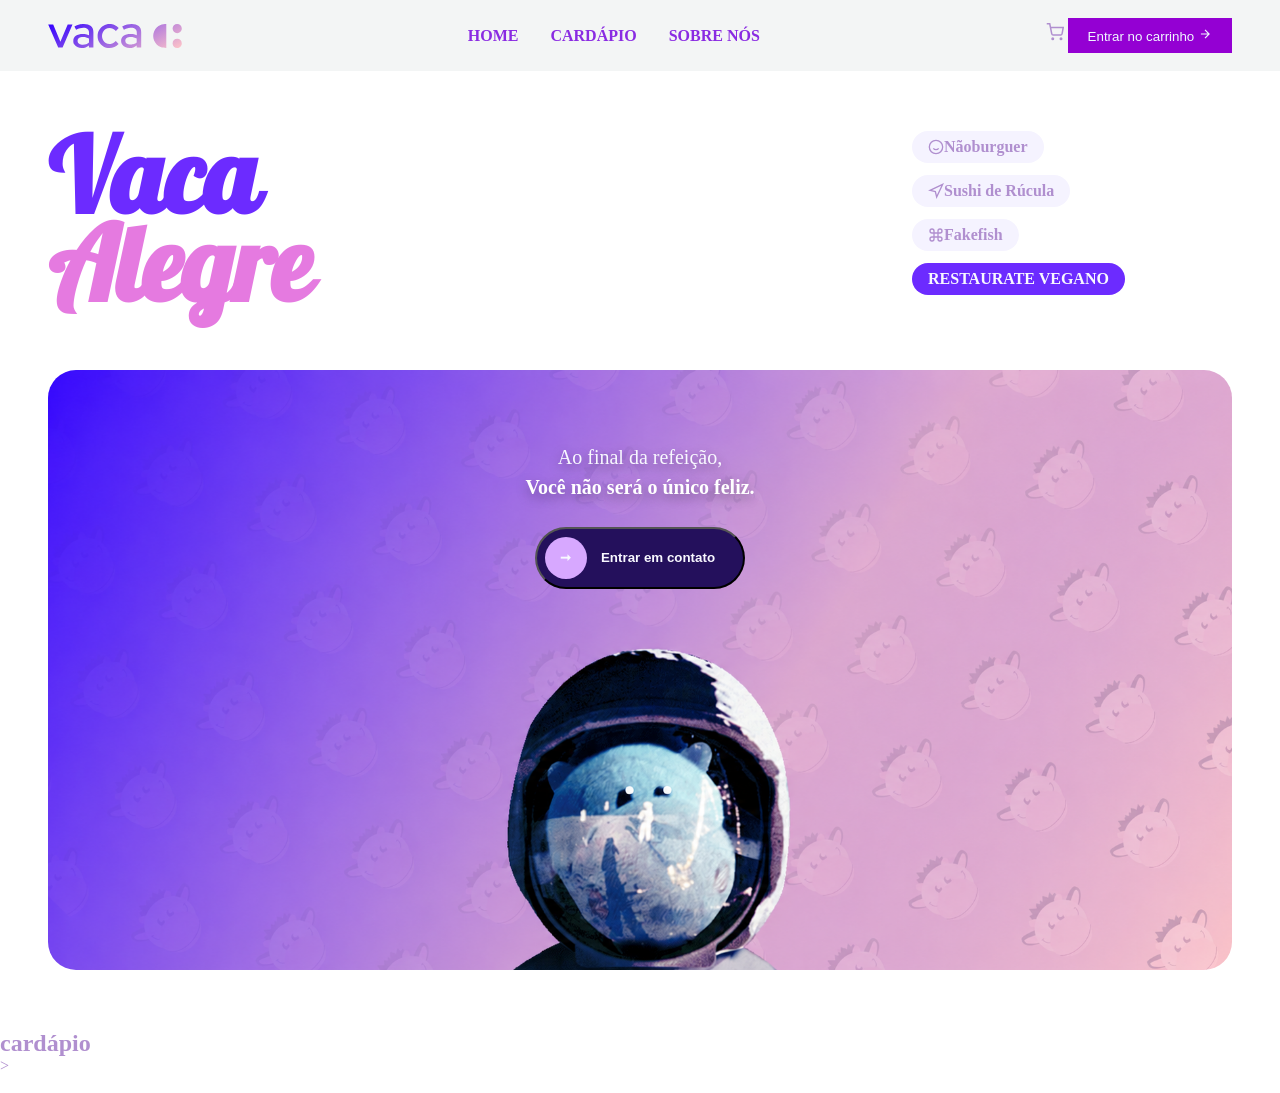
==== index.html @ e8b20b6f "Add files via upload" ====
<!DOCTYPE html>
<html lang="en">
<head>
    <meta charset="UTF-8">
    <meta name="viewport" content="width=device-width, initial-scale=1.0">
    <title>Document</title>
    <link rel="stylesheet" href="style.css">
</head>
<body>
    <nav>
        <div class="nav-logo">
            <img src="vaca-alegre-marca.svg" alt="">
        </div>
        <ul class="nav-links">
            <li><a href="">Home</a></li>
            <li><a href="">Cardápio</a></li>
            <li><a href="">Sobre Nós</a></li>
        </ul>
        <div class="nav-action">
            <span class="nac-cart">
                <svg viewBox="0 0 24 24" fill="none" stroke="currentColor" stroke-width="2" width="18" height="18"><circle cx="9" cy="21" r="1"/><circle cx="20" cy="21" r="1"/><path d="M1 1h4l2.68 13.39a2 2 0 0 0 2 1.61h9.72a2 2 0 0 0 2-1.61L23 6H6"/></svg>
            </span>
            <button class="btn-entrar">
                Entrar no carrinho
                <svg viewBox="0 0 24 24" fill="none" stroke="currentColor" stroke-width="2"><path d="M5 12h14M12 5l7 7-7 7"/></svg>
            </button>
        </div>
    </nav>
    <div class="hero">
        <div class="hero-topo">
            <div class="hero-text">
                <h1 class="hero-title">
                    Vaca <br>
                    <span class="alegre">Alegre</span>
                </h1>
            </div>
            <div class="hero-menu">
                <div class="hero-menu-item">
                    <svg viewBox="0 0 24 24" fill="none" stroke="currentColor" stroke-width="2"><circle cx="12" cy="12" r="10"/><path d="M8 14s1.5 2 4 2 4-2 4-2"/><line x1="9" y1="9" x2="9.01" y2="9"/><line x1="15" y1="9" x2="15.01" y2="9"/></svg>
                    Nãoburguer
                </div>
                <div class="hero-menu-item">
                    <svg viewBox="0 0 24 24" fill="none" stroke="currentColor" stroke-width="2"><path d="M3 11l19-9-9 19-2-8-8-2z"/></svg>
                    Sushi de Rúcula
                </div>
                <div class="hero-menu-item">
                    <svg viewBox="0 0 24 24" fill="none" stroke="currentColor" stroke-width="2"><path d="M18 3a3 3 0 0 0-3 3v12a3 3 0 0 0 3 3 3 3 0 0 0 3-3 3 3 0 0 0-3-3H6a3 3 0 0 0-3 3 3 3 0 0 0 3 3 3 3 0 0 0 3-3V6a3 3 0 0 0-3-3 3 3 0 0 0-3 3 3 3 0 0 0 3 3h12a3 3 0 0 0 3-3 3 3 0 0 0-3-3z"/></svg>

                    Fakefish
                </div>
                <div class="hero-menu-item active">
                    Restaurate Vegano
                </div>
            </div>
        </div>
        <div class="hero-banner">
            <img src="espaco.png" alt="">
            <div class="hero-banner-content">
                <p>
                    Ao final da refeição,<br>
                    <strong>Você não será o único feliz.</strong>
                </p>
                <button class="btn-contato">
                    Entrar em contato
                </button>
            </div>
        </div>
    </div>

    <div class="cardapio">
        <h2 class="cardapio-title">cardápio</h2>
        <div class="carousel-wrapper">
            <div class="carousel-track-outer" id="carouselTrack">
                <!--Card-->>
                <div class="card">
                    <div class="card-img-placeholder">
                        <img src="" alt="">
                    </div>
                    <div class="card-info">
                        <h3></h3>
                        <p></p>
                        <span class="card-tag"></span>
                    </div>
                </div>
            </div>
        </div>
    </div>

</body>
</html>
---- style.css ----
@import url('https://fonts.googleapis.com/css2?family=Alegreya:ital,wght@0,400..900;1,400..900&family=Cookie&family=Lobster&display=swap');
*{
    box-sizing: border-box;
    margin: 0;
    padding: 0;
}
body{
    background-color: white;
    color: rgb(176, 143, 207);
    overflow-x: hidden;
}
nav{
    display: flex;
    align-items: center;
    justify-content: space-between;
    padding: 18px 48px ;
    position: sticky;
    background-color: rgb(243, 245, 245);
    top: 0;
    backdrop-filter: blur(12px);
    border-bottom: 2px solid rgba (108, 43, 255, 0.07 );
}
.nav-logo{
    display: flex;
    align-items: center;
    gap: 6px;
}
.nav-links{
    display: flex;
    gap: 32px;
    list-style: none;
}
.nav-links a{
    text-decoration: none;
    font-weight: bold;
    text-transform: uppercase;
    color: blueviolet;
}
.nav-links a:hover{
    color: darkorchid;
}
.nav-actions{
    display: flex;
    align-items: center;
    gap: 14px;  
}
.nav-cart{
    color: slategrey;
    display: flex;
    align-items: center;
    gap: 4px;
}
.btn-entrar{
    background-color: darkviolet;
    color: aliceblue;
    border: none;
    padding: 9px 20px;
    cursor: pointer;
    gap: 6px;
    transform: background .2s, transformm .15s;
}
.btn-entrar:hover{
    background: purple;
    transform: translate(-1px);
}
.btn-entrar svg{
    width: 14px; height: 14px;
}
.hero{
    padding: 60px 48px;
    position: relative;
    display: flex;
    flex-direction: column;
    gap: 32px;
}
.hero-topo{
    display: flex;
    justify-content: space-between;
    align-items: flex-start;
    width: 100%;
    margin-bottom: 30px;
}
.hero-text{
    flex: 1;
    min-width: 400px;
}
.hero-title{
    font-family: "Lobster", sans-serif;
    font-weight: bold;
    font-size: 104px;
    line-height: .85;
    letter-spacing: -1px;
    color: #6c2bff;
}
.hero-title .alegre{
    color: #e57ae0;
}
.hero-menu{
    width: 320px;
    display: flex;
    flex-direction: column;
    gap: 12px;
    margin-left: auto;
}
.hero-menu-item{
    display: flex;
    align-items: center;
    width: 10px;
    font-weight: bold;
    background-color: #f5f3ff;
    border-radius: 40px;
    padding: 7px 16px;
    width: fit-content;
    cursor: pointer;
    transition: background .2s;
}
.hero-menu-item:hover{
    background-color: #ede8ff;
}
.hero-menu-item svg{
    width: 16px;
    height: 16px;
    flex-shrink: 0;
}
.hero-menu-item.active{
    color: ghostwhite;
    text-transform: uppercase;
    font-weight: bold;
    background-color: #6c2bff;
}
.hero-banner{
    position: relative;
    border-radius: 28px;
    min-height: 300px;
    overflow: hidden;
}
.hero-banner img{
    width: 100%;
    height: 600px;
    object-fit: cover;
    display: block;
}
.hero-banner-content{
    position: absolute;
    top: 12%;
    left: 50%;
    text-align: center;
    width: 100%;
    transform: translateX(-50%)
}
.hero-banner-content p{
    color: ghostwhite;
    margin-bottom: 25px;
    font-size: 20px;
    text-shadow: 0 4px 12px rgba(0,0,0,.35);
    line-height: 1.5;  
}
.hero-banner-content p strong{
    color: #fff;
    font-weight: bold;  
}
.btn-contato{
    display: inline-flex;
    align-items: center;
    gap: 14px;
    background-color: #24105c;
    color: ghostwhite;
    border-radius: 50px;
    padding: 8px 28px 8px 8px;
    font-weight: bold;
    cursor: pointer;
    transition: all .3s ease;
}
.btn-contato::before{
    content:"➞";
    width: 42px;
    height: 42px;
    background-color: #d7a8ff;
    border-radius: 50%;
    display: flex;
    align-items: center;
    justify-content: center;
    transition: transform .4s ease;
}
.btn-contato:hover::before{
    transform: translateX(10px);
}
.btn-contato:hover{
    transform: translateY(-2px);
}
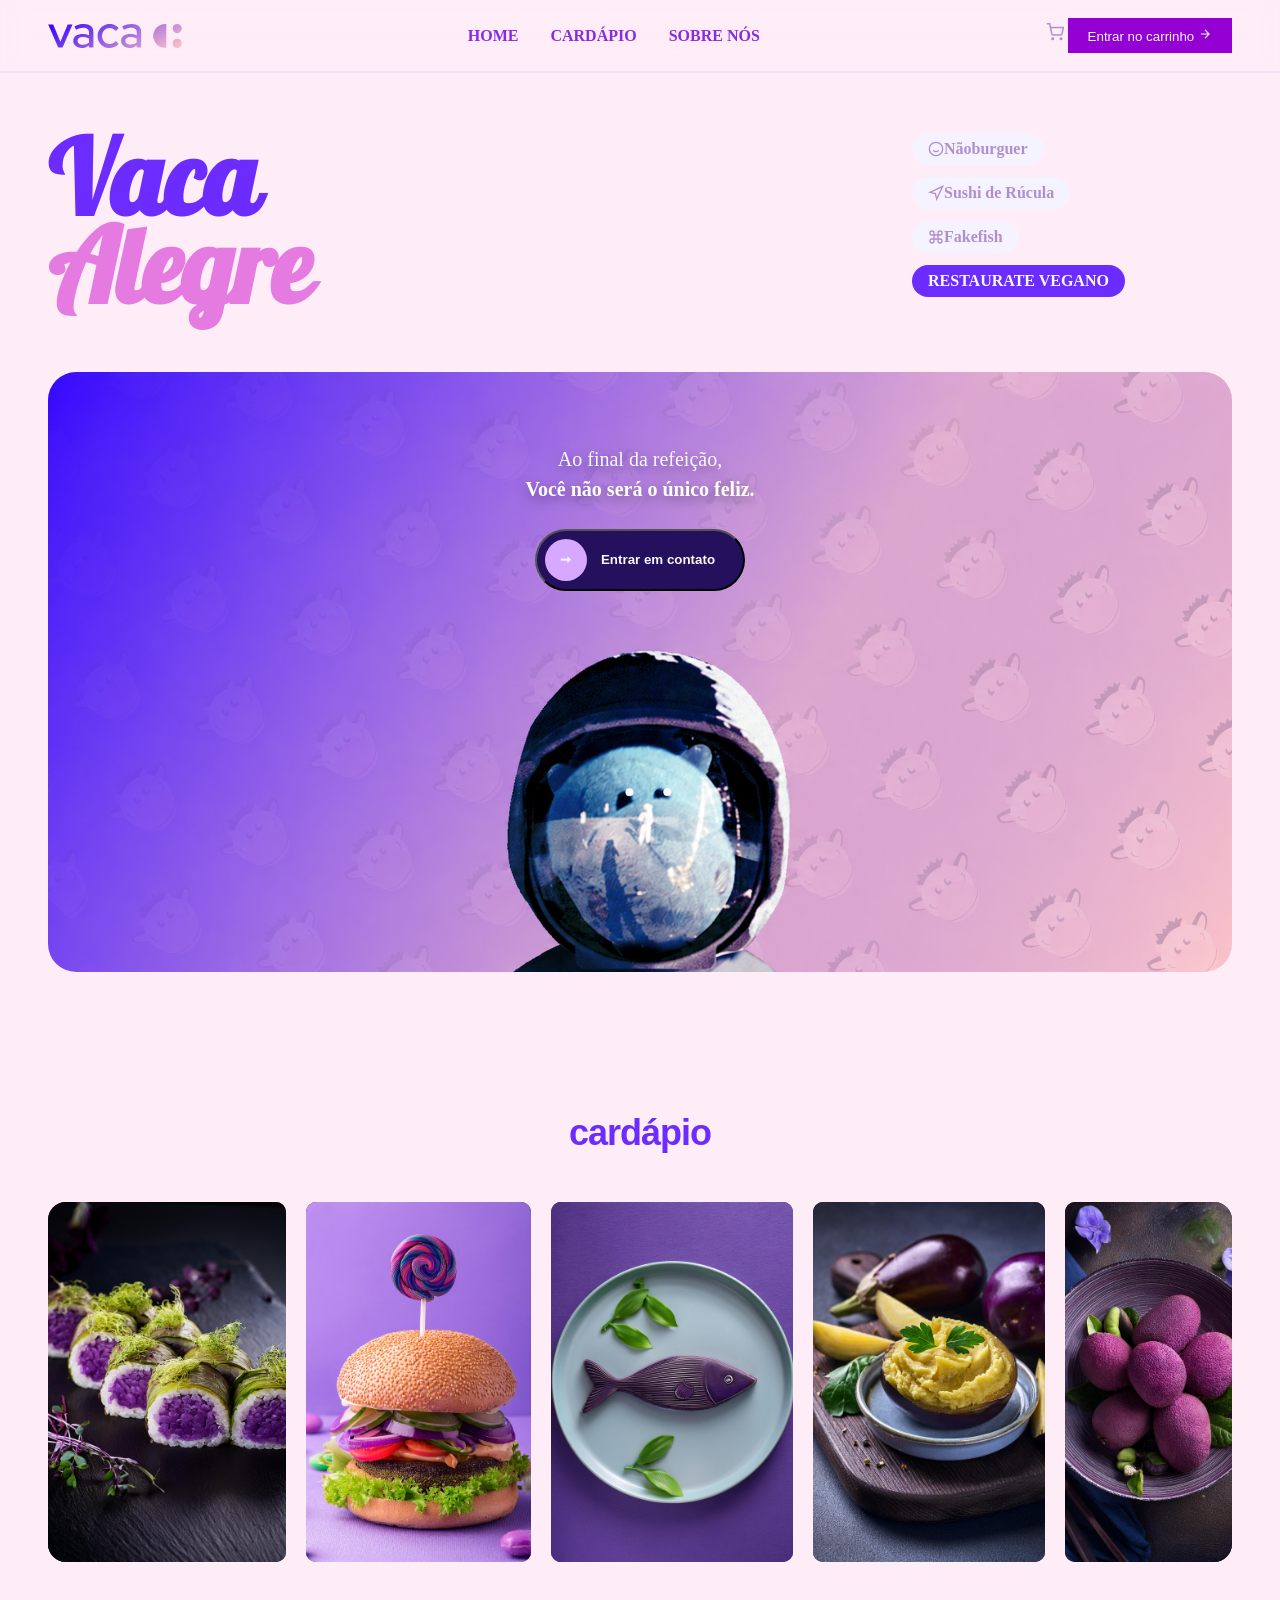
==== commit 7ec90863: "18/06" ====
--- a/index.html
+++ b/index.html
@@ -1,11 +1,13 @@
 <!DOCTYPE html>
 <html lang="en">
+
 <head>
     <meta charset="UTF-8">
     <meta name="viewport" content="width=device-width, initial-scale=1.0">
     <title>Document</title>
     <link rel="stylesheet" href="style.css">
 </head>
+
 <body>
     <nav>
         <div class="nav-logo">
@@ -18,11 +20,17 @@
         </ul>
         <div class="nav-action">
             <span class="nac-cart">
-                <svg viewBox="0 0 24 24" fill="none" stroke="currentColor" stroke-width="2" width="18" height="18"><circle cx="9" cy="21" r="1"/><circle cx="20" cy="21" r="1"/><path d="M1 1h4l2.68 13.39a2 2 0 0 0 2 1.61h9.72a2 2 0 0 0 2-1.61L23 6H6"/></svg>
+                <svg viewBox="0 0 24 24" fill="none" stroke="currentColor" stroke-width="2" width="18" height="18">
+                    <circle cx="9" cy="21" r="1" />
+                    <circle cx="20" cy="21" r="1" />
+                    <path d="M1 1h4l2.68 13.39a2 2 0 0 0 2 1.61h9.72a2 2 0 0 0 2-1.61L23 6H6" />
+                </svg>
             </span>
             <button class="btn-entrar">
                 Entrar no carrinho
-                <svg viewBox="0 0 24 24" fill="none" stroke="currentColor" stroke-width="2"><path d="M5 12h14M12 5l7 7-7 7"/></svg>
+                <svg viewBox="0 0 24 24" fill="none" stroke="currentColor" stroke-width="2">
+                    <path d="M5 12h14M12 5l7 7-7 7" />
+                </svg>
             </button>
         </div>
     </nav>
@@ -36,15 +44,25 @@
             </div>
             <div class="hero-menu">
                 <div class="hero-menu-item">
-                    <svg viewBox="0 0 24 24" fill="none" stroke="currentColor" stroke-width="2"><circle cx="12" cy="12" r="10"/><path d="M8 14s1.5 2 4 2 4-2 4-2"/><line x1="9" y1="9" x2="9.01" y2="9"/><line x1="15" y1="9" x2="15.01" y2="9"/></svg>
+                    <svg viewBox="0 0 24 24" fill="none" stroke="currentColor" stroke-width="2">
+                        <circle cx="12" cy="12" r="10" />
+                        <path d="M8 14s1.5 2 4 2 4-2 4-2" />
+                        <line x1="9" y1="9" x2="9.01" y2="9" />
+                        <line x1="15" y1="9" x2="15.01" y2="9" />
+                    </svg>
                     Nãoburguer
                 </div>
                 <div class="hero-menu-item">
-                    <svg viewBox="0 0 24 24" fill="none" stroke="currentColor" stroke-width="2"><path d="M3 11l19-9-9 19-2-8-8-2z"/></svg>
+                    <svg viewBox="0 0 24 24" fill="none" stroke="currentColor" stroke-width="2">
+                        <path d="M3 11l19-9-9 19-2-8-8-2z" />
+                    </svg>
                     Sushi de Rúcula
                 </div>
                 <div class="hero-menu-item">
-                    <svg viewBox="0 0 24 24" fill="none" stroke="currentColor" stroke-width="2"><path d="M18 3a3 3 0 0 0-3 3v12a3 3 0 0 0 3 3 3 3 0 0 0 3-3 3 3 0 0 0-3-3H6a3 3 0 0 0-3 3 3 3 0 0 0 3 3 3 3 0 0 0 3-3V6a3 3 0 0 0-3-3 3 3 0 0 0-3 3 3 3 0 0 0 3 3h12a3 3 0 0 0 3-3 3 3 0 0 0-3-3z"/></svg>
+                    <svg viewBox="0 0 24 24" fill="none" stroke="currentColor" stroke-width="2">
+                        <path
+                            d="M18 3a3 3 0 0 0-3 3v12a3 3 0 0 0 3 3 3 3 0 0 0 3-3 3 3 0 0 0-3-3H6a3 3 0 0 0-3 3 3 3 0 0 0 3 3 3 3 0 0 0 3-3V6a3 3 0 0 0-3-3 3 3 0 0 0-3 3 3 3 0 0 0 3 3h12a3 3 0 0 0 3-3 3 3 0 0 0-3-3z" />
+                    </svg>
 
                     Fakefish
                 </div>
@@ -70,16 +88,65 @@
     <div class="cardapio">
         <h2 class="cardapio-title">cardápio</h2>
         <div class="carousel-wrapper">
-            <div class="carousel-track-outer" id="carouselTrack">
-                <!--Card-->>
-                <div class="card">
-                    <div class="card-img-placeholder">
-                        <img src="" alt="">
+            <div class="carousel-track-outer">
+                <div class="carousel-track" id="carouselTrack">
+                    <!--Card-->
+                    <div class="card">
+                        <div class="card-img-placeholder">
+                            <img src="fotos/cardapio/sushi-de-rucula.jpg" alt=""
+                                style="width: 100%;height: 100%;object-fit:cover;">
+                        </div>
+                        <div class="card-info">
+                            <h3>Sushi de rúcula</h3>
+                            <p>Combinado especial de rolinhos veganos com ingredientes fresquíssimos.</p>
+                            <span class="card-tag">Acompanha: suco de laranja e amor.</span>
+                        </div>
                     </div>
-                    <div class="card-info">
-                        <h3></h3>
-                        <p></p>
-                        <span class="card-tag"></span>
+                    <div class="card featured">
+                        <div class="card-img-placeholder">
+                            <img src="fotos/cardapio/nao-burger.jpg" alt=""
+                                style="width: 100%;height: 100%;object-fit:cover;">
+                        </div>
+                        <div class="card-info">
+                            <h3>Não-Burguer</h3>
+                            <p>Absurdamente saboroso hambúrguer de plantas de inspiração vegana.</p>
+                            <span class="card-tag">Acompanha: suco de laranja e amor.</span>
+                        </div>
+                    </div>
+                    <div class="card">
+                        <div class="card-img-placeholder">
+                            <img src="fotos/cardapio/fake-fish.jpg" alt=""
+                                style="width: 100%;height: 100%;object-fit:cover;">
+                        </div>
+                        <div class="card-info">
+                            <h3>Fake-Fish</h3>
+                            <p>Peixe bom e gostoso! Você vai pedir para falar que não é peixe de verdade.</p>
+                            <span class="card-tag">Acompanha: Batata, suco de laranja e amor.</span>
+                        </div>
+                    </div>
+
+                    <div class="card">
+                        <div class="card-img-placeholder">
+                            <img src="fotos/cardapio/escondidinho-veg.jpg" alt=""
+                                style="width: 100%;height: 100%;object-fit:cover;">
+                        </div>
+                        <div class="card-info">
+                            <h3>Escondidinho Vegano</h3>
+                            <p>Um escondidinho de berinjela que combina com molho de tomate seco.</p>
+                            <span class="card-tag">Acompanha: Manjericão, suco de laranja e amor.</span>
+                        </div>
+                    </div>
+
+                    <div class="card">
+                        <div class="card-img-placeholder">
+                            <img src="fotos/cardapio/quibeleza.jpg" alt=""
+                                style="width: 100%;height: 100%;object-fit:cover;">
+                        </div>
+                        <div class="card-info">
+                            <h3>Quibeleza</h3>
+                            <p>Quibe de beterraba crocante com frescor de hortelã.</p>
+                            <span class="card-tag">Acompanha: suco de frutas vermelhas e amor.</span>
+                        </div>
                     </div>
                 </div>
             </div>
@@ -87,4 +154,5 @@
     </div>
 
 </body>
+
 </html>
--- a/style.css
+++ b/style.css
@@ -1,56 +1,66 @@
 @import url('https://fonts.googleapis.com/css2?family=Alegreya:ital,wght@0,400..900;1,400..900&family=Cookie&family=Lobster&display=swap');
-*{
+
+* {
     box-sizing: border-box;
     margin: 0;
     padding: 0;
 }
-body{
-    background-color: white;
+
+body {
+    background-color: rgb(254, 237, 246);
     color: rgb(176, 143, 207);
     overflow-x: hidden;
 }
-nav{
+
+nav {
     display: flex;
     align-items: center;
     justify-content: space-between;
-    padding: 18px 48px ;
+    padding: 18px 48px;
     position: sticky;
-    background-color: rgb(243, 245, 245);
+    background-color: transparent;
     top: 0;
     backdrop-filter: blur(12px);
-    border-bottom: 2px solid rgba (108, 43, 255, 0.07 );
-}
-.nav-logo{
+    border-bottom: 2px solid rgb(108, 43, 255, 0.07);
+}
+
+.nav-logo {
     display: flex;
     align-items: center;
     gap: 6px;
 }
-.nav-links{
+
+.nav-links {
     display: flex;
     gap: 32px;
     list-style: none;
 }
-.nav-links a{
+
+.nav-links a {
     text-decoration: none;
     font-weight: bold;
     text-transform: uppercase;
     color: blueviolet;
 }
-.nav-links a:hover{
+
+.nav-links a:hover {
     color: darkorchid;
 }
-.nav-actions{
-    display: flex;
-    align-items: center;
-    gap: 14px;  
-}
-.nav-cart{
+
+.nav-actions {
+    display: flex;
+    align-items: center;
+    gap: 14px;
+}
+
+.nav-cart {
     color: slategrey;
     display: flex;
     align-items: center;
     gap: 4px;
 }
-.btn-entrar{
+
+.btn-entrar {
     background-color: darkviolet;
     color: aliceblue;
     border: none;
@@ -59,32 +69,39 @@
     gap: 6px;
     transform: background .2s, transformm .15s;
 }
-.btn-entrar:hover{
+
+.btn-entrar:hover {
     background: purple;
     transform: translate(-1px);
 }
-.btn-entrar svg{
-    width: 14px; height: 14px;
-}
-.hero{
+
+.btn-entrar svg {
+    width: 14px;
+    height: 14px;
+}
+
+.hero {
     padding: 60px 48px;
     position: relative;
     display: flex;
     flex-direction: column;
     gap: 32px;
 }
-.hero-topo{
+
+.hero-topo {
     display: flex;
     justify-content: space-between;
     align-items: flex-start;
     width: 100%;
     margin-bottom: 30px;
 }
-.hero-text{
+
+.hero-text {
     flex: 1;
     min-width: 400px;
 }
-.hero-title{
+
+.hero-title {
     font-family: "Lobster", sans-serif;
     font-weight: bold;
     font-size: 104px;
@@ -92,17 +109,20 @@
     letter-spacing: -1px;
     color: #6c2bff;
 }
-.hero-title .alegre{
+
+.hero-title .alegre {
     color: #e57ae0;
 }
-.hero-menu{
+
+.hero-menu {
     width: 320px;
     display: flex;
     flex-direction: column;
     gap: 12px;
     margin-left: auto;
 }
-.hero-menu-item{
+
+.hero-menu-item {
     display: flex;
     align-items: center;
     width: 10px;
@@ -114,33 +134,39 @@
     cursor: pointer;
     transition: background .2s;
 }
-.hero-menu-item:hover{
+
+.hero-menu-item:hover {
     background-color: #ede8ff;
 }
-.hero-menu-item svg{
+
+.hero-menu-item svg {
     width: 16px;
     height: 16px;
     flex-shrink: 0;
 }
-.hero-menu-item.active{
+
+.hero-menu-item.active {
     color: ghostwhite;
     text-transform: uppercase;
     font-weight: bold;
     background-color: #6c2bff;
 }
-.hero-banner{
+
+.hero-banner {
     position: relative;
     border-radius: 28px;
     min-height: 300px;
     overflow: hidden;
 }
-.hero-banner img{
+
+.hero-banner img {
     width: 100%;
     height: 600px;
     object-fit: cover;
     display: block;
 }
-.hero-banner-content{
+
+.hero-banner-content {
     position: absolute;
     top: 12%;
     left: 50%;
@@ -148,18 +174,21 @@
     width: 100%;
     transform: translateX(-50%)
 }
-.hero-banner-content p{
+
+.hero-banner-content p {
     color: ghostwhite;
     margin-bottom: 25px;
     font-size: 20px;
-    text-shadow: 0 4px 12px rgba(0,0,0,.35);
-    line-height: 1.5;  
-}
-.hero-banner-content p strong{
+    text-shadow: 0 4px 12px rgba(0, 0, 0, .35);
+    line-height: 1.5;
+}
+
+.hero-banner-content p strong {
     color: #fff;
-    font-weight: bold;  
-}
-.btn-contato{
+    font-weight: bold;
+}
+
+.btn-contato {
     display: inline-flex;
     align-items: center;
     gap: 14px;
@@ -171,8 +200,9 @@
     cursor: pointer;
     transition: all .3s ease;
 }
-.btn-contato::before{
-    content:"➞";
+
+.btn-contato::before {
+    content: "➞";
     width: 42px;
     height: 42px;
     background-color: #d7a8ff;
@@ -182,9 +212,67 @@
     justify-content: center;
     transition: transform .4s ease;
 }
-.btn-contato:hover::before{
+
+.btn-contato:hover::before {
     transform: translateX(10px);
 }
-.btn-contato:hover{
+
+.btn-contato:hover {
     transform: translateY(-2px);
 }
+
+.cardapio {
+    padding: 80px 48px 60px;
+}
+
+.cardapio-title {
+    font-family: sans-serif;
+    font-weight: bold;
+    font-size: 36px;
+    text-align: center;
+    margin-bottom: 48px;
+    letter-spacing: -1px;
+    color: #6c2bff;
+}
+
+.carousel-wrapper {
+    position: relative;
+}
+
+.carousel-track-outer {
+    overflow: hidden;
+    border-radius: 18px;
+}
+
+.carousel-track {
+    display: flex;
+    gap: 20px;
+}
+
+.card {
+    flex: 0 0 calc(33.333% -14px);
+    border-radius: 10px;
+    overflow: hidden;
+    position: relative;
+    min-height: 360px;
+    display: flex;
+    flex-direction: column;
+    justify-content: flex-end;
+    transition: transform .25s;
+    background-color: #360d29;
+}
+
+.card:hover {
+    transform: translateY(-4px);
+}
+
+.card-img-placeholder {
+    position: absolute;
+    background: linear-gradient(160deg, ddd5ff 0%, #f8d7fa 100%);
+    display: flex;
+    align-items: center;
+    justify-content: center;
+    text-transform: uppercase;
+    color: #5a4b7a;
+    inset: 0;
+}
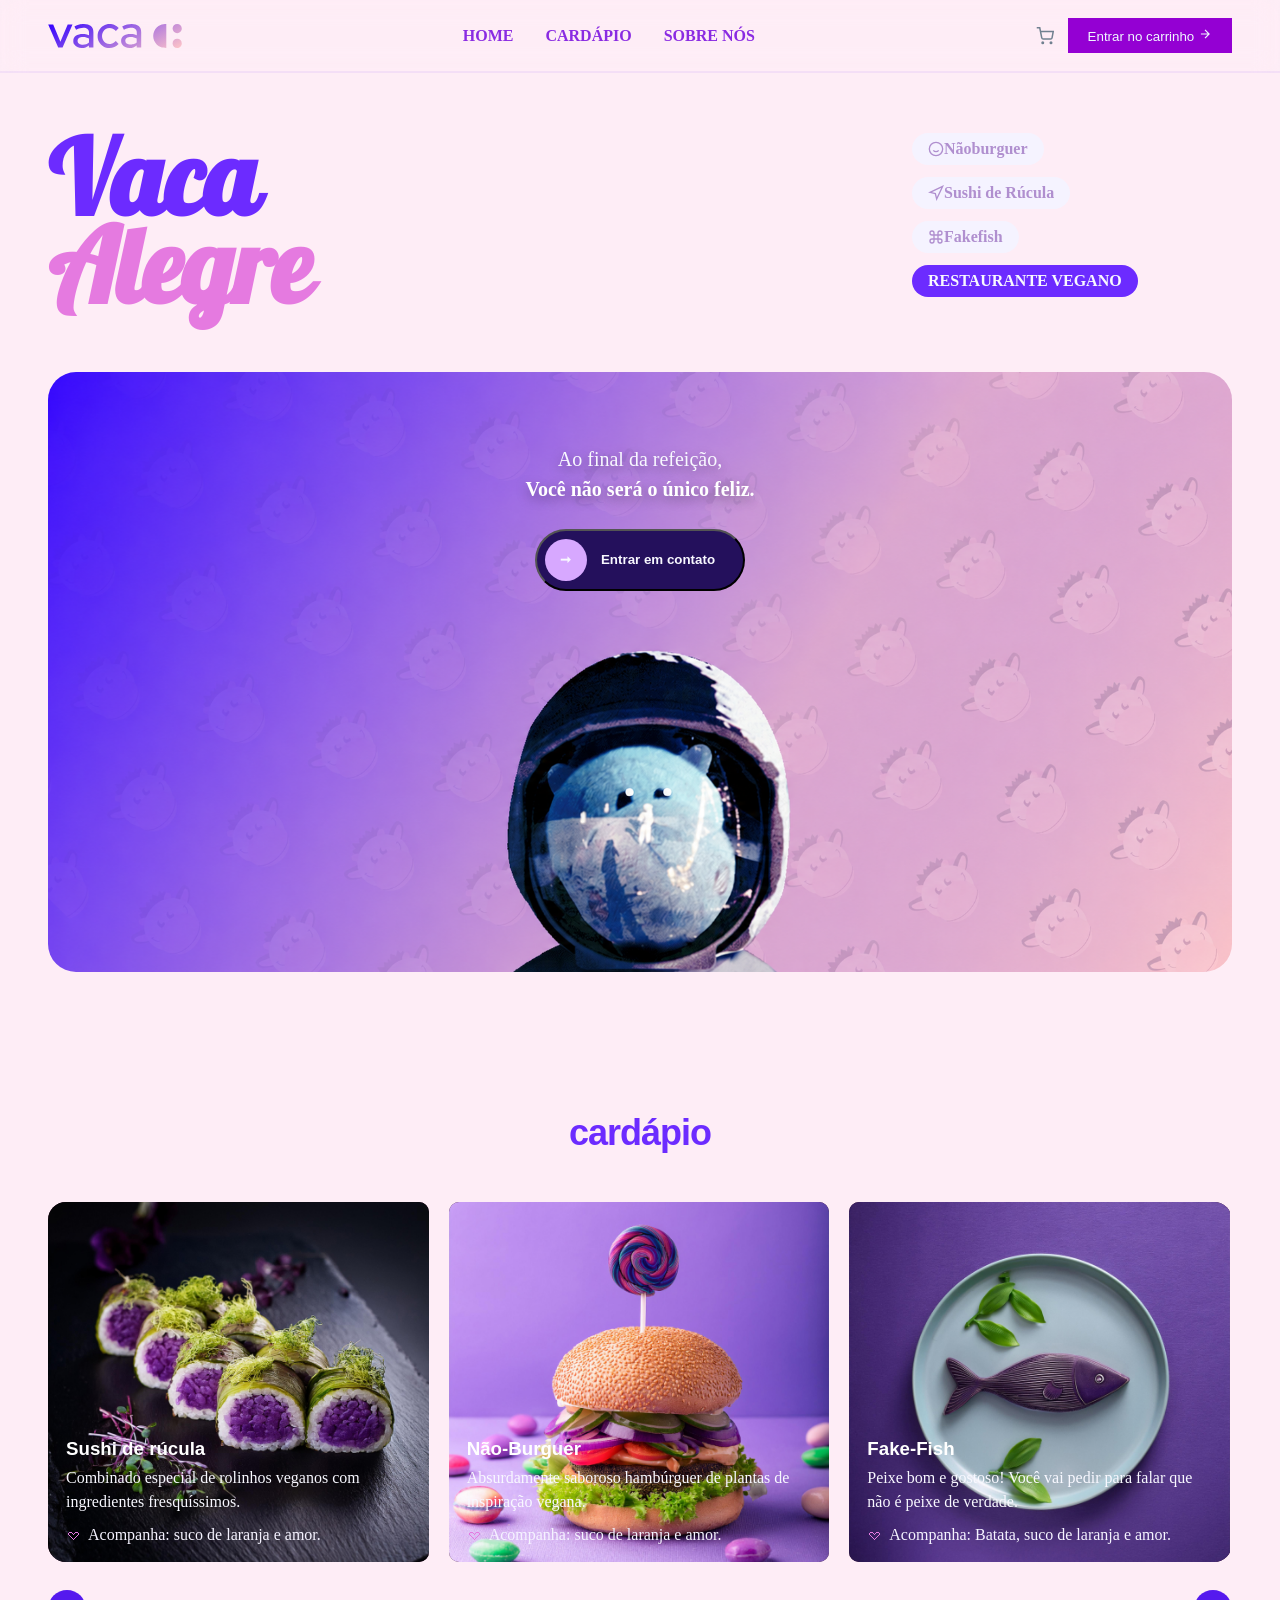
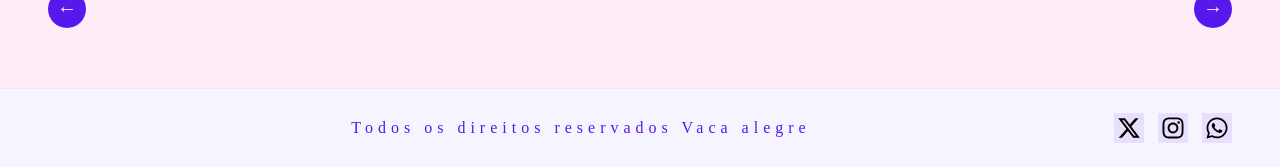
==== commit 5ccd6359: "19/06" ====
--- a/index.html
+++ b/index.html
@@ -18,8 +18,8 @@
             <li><a href="">Cardápio</a></li>
             <li><a href="">Sobre Nós</a></li>
         </ul>
-        <div class="nav-action">
-            <span class="nac-cart">
+        <div class="nav-actions">
+            <span class="nav-cart">
                 <svg viewBox="0 0 24 24" fill="none" stroke="currentColor" stroke-width="2" width="18" height="18">
                     <circle cx="9" cy="21" r="1" />
                     <circle cx="20" cy="21" r="1" />
@@ -67,7 +67,7 @@
                     Fakefish
                 </div>
                 <div class="hero-menu-item active">
-                    Restaurate Vegano
+                    Restaurante Vegano
                 </div>
             </div>
         </div>
@@ -150,8 +150,27 @@
                     </div>
                 </div>
             </div>
+
+            <div class="carousel-controls">
+                <button class="carousel-btn" id="prevBtn">&#8592;</button>
+                <div class="carousel-dots" id="carouselDots"></div>
+                <button class="carousel-btn" id="nextBtn">&#8594;</button>
+            </div>
+
         </div>
     </div>
+
+    <footer>
+        <div class="footer-logp">
+            <img src="fotos/vaca-alegre-marca.svg" alt="">
+        </div>
+        <span class="footer-copy">Todos os direitos reservados Vaca alegre</span>
+        <div class="footer-sociais">
+            <a href=""><svg xmlns="http://www.w3.org/2000/svg" viewBox="0 0 640 640"><!--!Font Awesome Free v7.2.0 by @fontawesome - https://fontawesome.com License - https://fontawesome.com/license/free Copyright 2026 Fonticons, Inc.--><path d="M453.2 112L523.8 112L369.6 288.2L551 528L409 528L297.7 382.6L170.5 528L99.8 528L264.7 339.5L90.8 112L236.4 112L336.9 244.9L453.2 112zM428.4 485.8L467.5 485.8L215.1 152L173.1 152L428.4 485.8z"/></svg></a>
+            <a href=""><svg xmlns="http://www.w3.org/2000/svg" viewBox="0 0 640 640"><!--!Font Awesome Free v7.2.0 by @fontawesome - https://fontawesome.com License - https://fontawesome.com/license/free Copyright 2026 Fonticons, Inc.--><path d="M320.3 205C256.8 204.8 205.2 256.2 205 319.7C204.8 383.2 256.2 434.8 319.7 435C383.2 435.2 434.8 383.8 435 320.3C435.2 256.8 383.8 205.2 320.3 205zM319.7 245.4C360.9 245.2 394.4 278.5 394.6 319.7C394.8 360.9 361.5 394.4 320.3 394.6C279.1 394.8 245.6 361.5 245.4 320.3C245.2 279.1 278.5 245.6 319.7 245.4zM413.1 200.3C413.1 185.5 425.1 173.5 439.9 173.5C454.7 173.5 466.7 185.5 466.7 200.3C466.7 215.1 454.7 227.1 439.9 227.1C425.1 227.1 413.1 215.1 413.1 200.3zM542.8 227.5C541.1 191.6 532.9 159.8 506.6 133.6C480.4 107.4 448.6 99.2 412.7 97.4C375.7 95.3 264.8 95.3 227.8 97.4C192 99.1 160.2 107.3 133.9 133.5C107.6 159.7 99.5 191.5 97.7 227.4C95.6 264.4 95.6 375.3 97.7 412.3C99.4 448.2 107.6 480 133.9 506.2C160.2 532.4 191.9 540.6 227.8 542.4C264.8 544.5 375.7 544.5 412.7 542.4C448.6 540.7 480.4 532.5 506.6 506.2C532.8 480 541 448.2 542.8 412.3C544.9 375.3 544.9 264.5 542.8 227.5zM495 452C487.2 471.6 472.1 486.7 452.4 494.6C422.9 506.3 352.9 503.6 320.3 503.6C287.7 503.6 217.6 506.2 188.2 494.6C168.6 486.8 153.5 471.7 145.6 452C133.9 422.5 136.6 352.5 136.6 319.9C136.6 287.3 134 217.2 145.6 187.8C153.4 168.2 168.5 153.1 188.2 145.2C217.7 133.5 287.7 136.2 320.3 136.2C352.9 136.2 423 133.6 452.4 145.2C472 153 487.1 168.1 495 187.8C506.7 217.3 504 287.3 504 319.9C504 352.5 506.7 422.6 495 452z"/></svg></a>
+            <a href=""><svg xmlns="http://www.w3.org/2000/svg" viewBox="0 0 640 640"><!--!Font Awesome Free v7.2.0 by @fontawesome - https://fontawesome.com License - https://fontawesome.com/license/free Copyright 2026 Fonticons, Inc.--><path d="M476.9 161.1C435 119.1 379.2 96 319.9 96C197.5 96 97.9 195.6 97.9 318C97.9 357.1 108.1 395.3 127.5 429L96 544L213.7 513.1C246.1 530.8 282.6 540.1 319.8 540.1L319.9 540.1C442.2 540.1 544 440.5 544 318.1C544 258.8 518.8 203.1 476.9 161.1zM319.9 502.7C286.7 502.7 254.2 493.8 225.9 477L219.2 473L149.4 491.3L168 423.2L163.6 416.2C145.1 386.8 135.4 352.9 135.4 318C135.4 216.3 218.2 133.5 320 133.5C369.3 133.5 415.6 152.7 450.4 187.6C485.2 222.5 506.6 268.8 506.5 318.1C506.5 419.9 421.6 502.7 319.9 502.7zM421.1 364.5C415.6 361.7 388.3 348.3 383.2 346.5C378.1 344.6 374.4 343.7 370.7 349.3C367 354.9 356.4 367.3 353.1 371.1C349.9 374.8 346.6 375.3 341.1 372.5C308.5 356.2 287.1 343.4 265.6 306.5C259.9 296.7 271.3 297.4 281.9 276.2C283.7 272.5 282.8 269.3 281.4 266.5C280 263.7 268.9 236.4 264.3 225.3C259.8 214.5 255.2 216 251.8 215.8C248.6 215.6 244.9 215.6 241.2 215.6C237.5 215.6 231.5 217 226.4 222.5C221.3 228.1 207 241.5 207 268.8C207 296.1 226.9 322.5 229.6 326.2C232.4 329.9 268.7 385.9 324.4 410C359.6 425.2 373.4 426.5 391 423.9C401.7 422.3 423.8 410.5 428.4 397.5C433 384.5 433 373.4 431.6 371.1C430.3 368.6 426.6 367.2 421.1 364.5z"/></svg></a>
+        </div>
+    </footer>
 
 </body>
 
--- a/style.css
+++ b/style.css
@@ -250,7 +250,7 @@
 }
 
 .card {
-    flex: 0 0 calc(33.333% -14px);
+    flex: 0 0 calc(33.333% - 14px);
     border-radius: 10px;
     overflow: hidden;
     position: relative;
@@ -268,11 +268,94 @@
 
 .card-img-placeholder {
     position: absolute;
-    background: linear-gradient(160deg, ddd5ff 0%, #f8d7fa 100%);
+    background: linear-gradient(160deg, #ddd5ff 0%, #f8d7fa 100%);
     display: flex;
     align-items: center;
     justify-content: center;
     text-transform: uppercase;
     color: #5a4b7a;
     inset: 0;
+}
+.card .featured .card-img-placeholder{
+    background: linear-gradient(160deg, #a78bfa 0%, #e879ff 100%);
+}
+.card-info{
+    position: relative;
+    background: linear-gradient(to top rgba(20,10,40,0.82) 0%, transparent 100%);
+    padding: 20px 18px 18px;
+    color: #fff;
+}
+.card-info h3{
+    font-family: sans-serif;
+    margin-bottom: 6px;
+}
+.card-info p{
+    color: ghostwhite;
+    line-height: 1.5;
+    margin-bottom: 12px;
+}
+.card-tag{
+    display: inline-flex;
+    align-items: center;
+    gap: 6px;
+    color: #f5f3ff;
+}
+.card-tag::before{
+    content: "𖹭";
+    color:#e57ae0;
+}
+.carousel-controls{
+    display: flex;
+    align-items: center;
+    justify-content: space-between;
+    margin-top: 28px;
+}
+.carousel-btn{
+    width: 38px;
+    height: 38px;
+    border-radius: 50%;
+    border: none;
+    background-color: #5519ee;
+    color: ghostwhite;
+    cursor: pointer;
+    display: flex;
+    align-items: center;
+    justify-content: center;
+    transition: background .2s, transform .15s;
+    font-size: 20px;
+}
+.carousel-btn:hover{
+    background-color: #24105c;
+    transform: scale(1.08);
+}
+.carousel-dots{
+    display: flex;
+    gap: 8px;
+    align-items: center;
+}
+footer{
+    background-color: #f6f4ff;
+    padding: 24px 48px;
+    display: flex;
+    align-items: center;
+    justify-content: space-between;
+    border-top: 1px solid rgba(108, 43, 255, 0.08);
+}
+.footer-copy{
+    color: #5519ee;
+    letter-spacing: 5px;
+}
+.footer-sociais{
+    display: flex;
+    gap: 14px;
+}
+.footer-sociais a{
+    width: 30px;
+    height: 30px;
+    background-color: rgba(108, 43, 255, 0.1);
+    display: flex;
+    align-items: center;
+    justify-content: center;
+    color: #24105c;
+    text-decoration: none;
 }
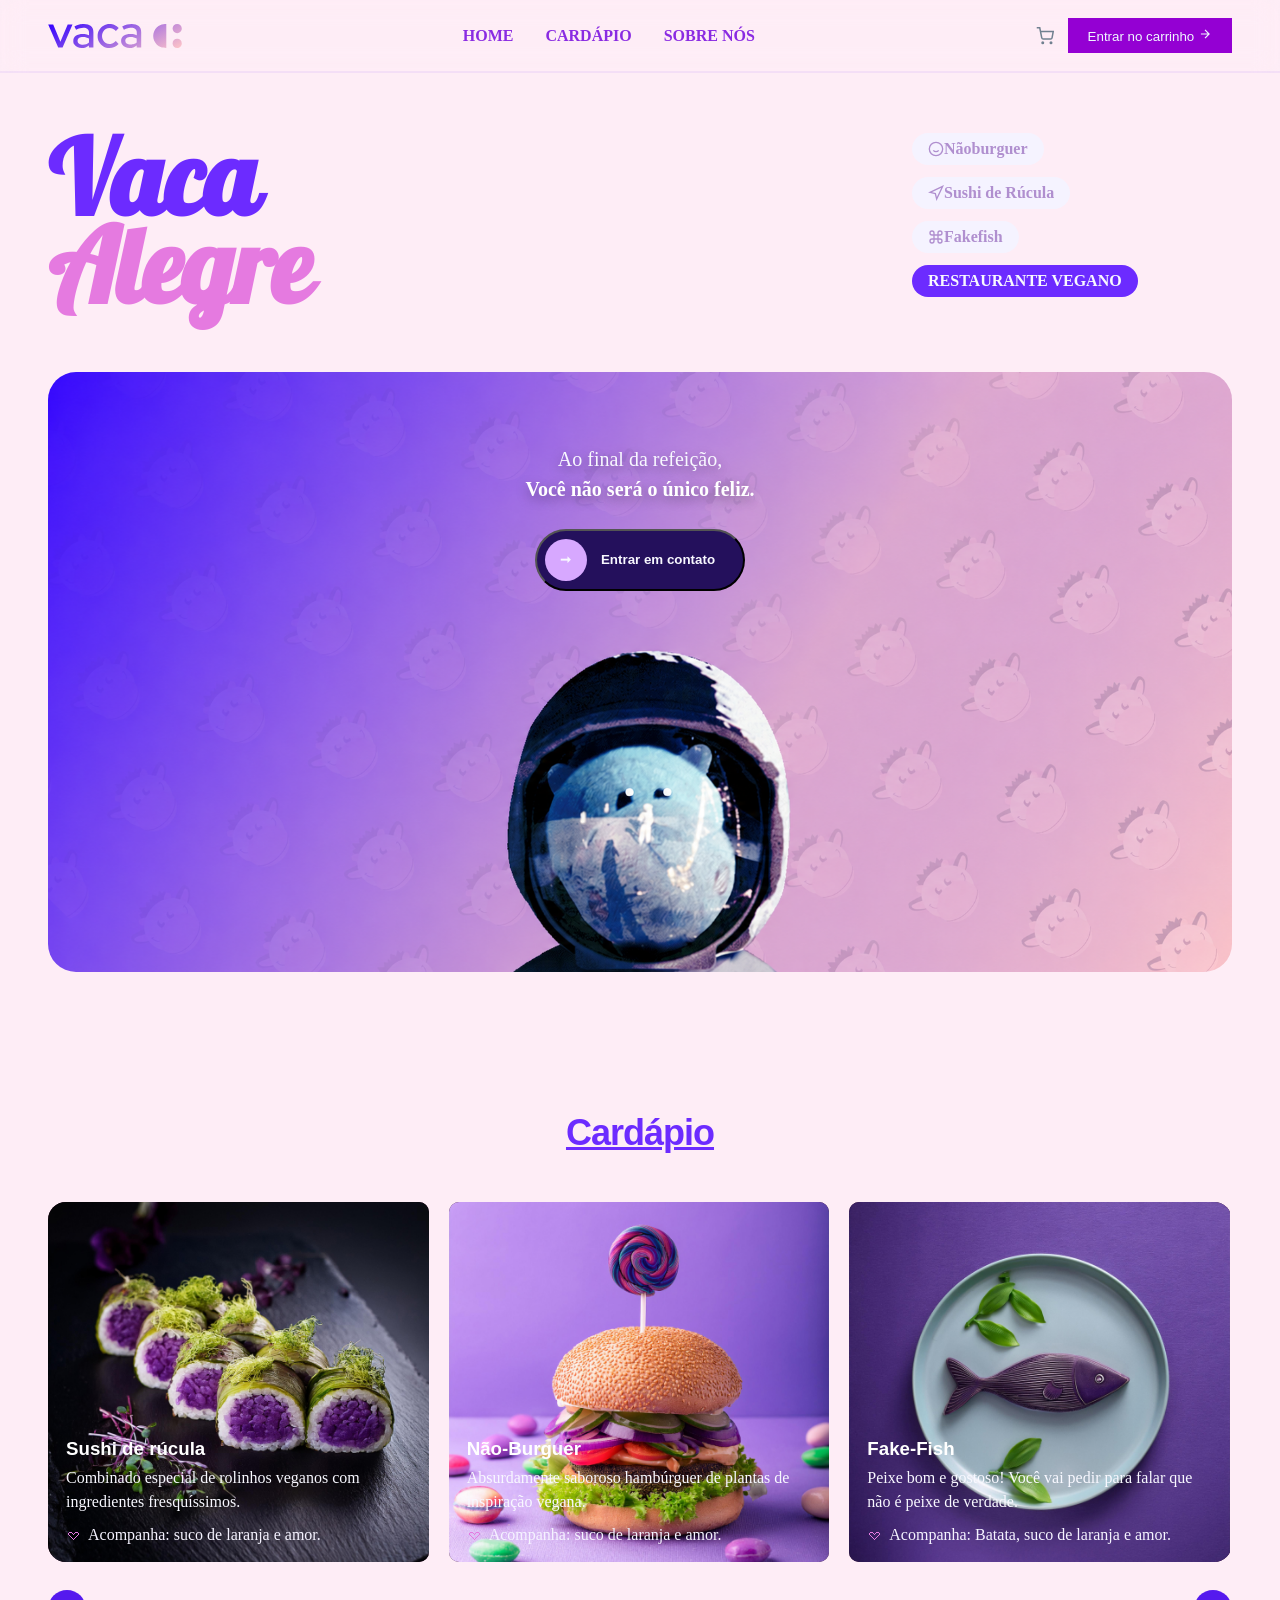
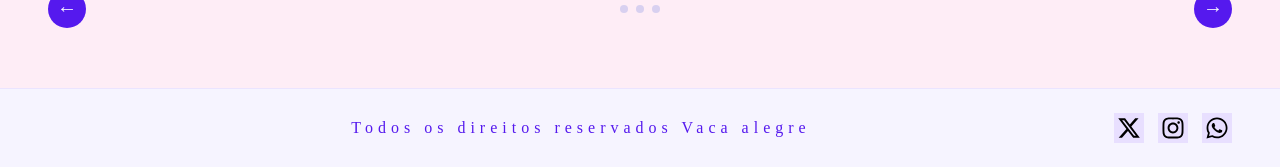
==== commit 581d7c78: "30/06" ====
--- a/index.html
+++ b/index.html
@@ -15,8 +15,8 @@
         </div>
         <ul class="nav-links">
             <li><a href="">Home</a></li>
-            <li><a href="">Cardápio</a></li>
-            <li><a href="">Sobre Nós</a></li>
+            <li><a href="#cardapio">Cardápio</a></li>
+            <li><a href="sobrenos.html">Sobre Nós</a></li>
         </ul>
         <div class="nav-actions">
             <span class="nav-cart">
@@ -85,8 +85,8 @@
         </div>
     </div>
 
-    <div class="cardapio">
-        <h2 class="cardapio-title">cardápio</h2>
+    <div class="cardapio" id="cardapio">
+        <h2 class="cardapio-title">Cardápio</h2>
         <div class="carousel-wrapper">
             <div class="carousel-track-outer">
                 <div class="carousel-track" id="carouselTrack">
@@ -152,7 +152,7 @@
             </div>
 
             <div class="carousel-controls">
-                <button class="carousel-btn" id="prevBtn">&#8592;</button>
+                <button class="carousel-btn" id="prevBtn" disabled>&#8592;</button>
                 <div class="carousel-dots" id="carouselDots"></div>
                 <button class="carousel-btn" id="nextBtn">&#8594;</button>
             </div>
@@ -166,12 +166,71 @@
         </div>
         <span class="footer-copy">Todos os direitos reservados Vaca alegre</span>
         <div class="footer-sociais">
-            <a href=""><svg xmlns="http://www.w3.org/2000/svg" viewBox="0 0 640 640"><!--!Font Awesome Free v7.2.0 by @fontawesome - https://fontawesome.com License - https://fontawesome.com/license/free Copyright 2026 Fonticons, Inc.--><path d="M453.2 112L523.8 112L369.6 288.2L551 528L409 528L297.7 382.6L170.5 528L99.8 528L264.7 339.5L90.8 112L236.4 112L336.9 244.9L453.2 112zM428.4 485.8L467.5 485.8L215.1 152L173.1 152L428.4 485.8z"/></svg></a>
-            <a href=""><svg xmlns="http://www.w3.org/2000/svg" viewBox="0 0 640 640"><!--!Font Awesome Free v7.2.0 by @fontawesome - https://fontawesome.com License - https://fontawesome.com/license/free Copyright 2026 Fonticons, Inc.--><path d="M320.3 205C256.8 204.8 205.2 256.2 205 319.7C204.8 383.2 256.2 434.8 319.7 435C383.2 435.2 434.8 383.8 435 320.3C435.2 256.8 383.8 205.2 320.3 205zM319.7 245.4C360.9 245.2 394.4 278.5 394.6 319.7C394.8 360.9 361.5 394.4 320.3 394.6C279.1 394.8 245.6 361.5 245.4 320.3C245.2 279.1 278.5 245.6 319.7 245.4zM413.1 200.3C413.1 185.5 425.1 173.5 439.9 173.5C454.7 173.5 466.7 185.5 466.7 200.3C466.7 215.1 454.7 227.1 439.9 227.1C425.1 227.1 413.1 215.1 413.1 200.3zM542.8 227.5C541.1 191.6 532.9 159.8 506.6 133.6C480.4 107.4 448.6 99.2 412.7 97.4C375.7 95.3 264.8 95.3 227.8 97.4C192 99.1 160.2 107.3 133.9 133.5C107.6 159.7 99.5 191.5 97.7 227.4C95.6 264.4 95.6 375.3 97.7 412.3C99.4 448.2 107.6 480 133.9 506.2C160.2 532.4 191.9 540.6 227.8 542.4C264.8 544.5 375.7 544.5 412.7 542.4C448.6 540.7 480.4 532.5 506.6 506.2C532.8 480 541 448.2 542.8 412.3C544.9 375.3 544.9 264.5 542.8 227.5zM495 452C487.2 471.6 472.1 486.7 452.4 494.6C422.9 506.3 352.9 503.6 320.3 503.6C287.7 503.6 217.6 506.2 188.2 494.6C168.6 486.8 153.5 471.7 145.6 452C133.9 422.5 136.6 352.5 136.6 319.9C136.6 287.3 134 217.2 145.6 187.8C153.4 168.2 168.5 153.1 188.2 145.2C217.7 133.5 287.7 136.2 320.3 136.2C352.9 136.2 423 133.6 452.4 145.2C472 153 487.1 168.1 495 187.8C506.7 217.3 504 287.3 504 319.9C504 352.5 506.7 422.6 495 452z"/></svg></a>
-            <a href=""><svg xmlns="http://www.w3.org/2000/svg" viewBox="0 0 640 640"><!--!Font Awesome Free v7.2.0 by @fontawesome - https://fontawesome.com License - https://fontawesome.com/license/free Copyright 2026 Fonticons, Inc.--><path d="M476.9 161.1C435 119.1 379.2 96 319.9 96C197.5 96 97.9 195.6 97.9 318C97.9 357.1 108.1 395.3 127.5 429L96 544L213.7 513.1C246.1 530.8 282.6 540.1 319.8 540.1L319.9 540.1C442.2 540.1 544 440.5 544 318.1C544 258.8 518.8 203.1 476.9 161.1zM319.9 502.7C286.7 502.7 254.2 493.8 225.9 477L219.2 473L149.4 491.3L168 423.2L163.6 416.2C145.1 386.8 135.4 352.9 135.4 318C135.4 216.3 218.2 133.5 320 133.5C369.3 133.5 415.6 152.7 450.4 187.6C485.2 222.5 506.6 268.8 506.5 318.1C506.5 419.9 421.6 502.7 319.9 502.7zM421.1 364.5C415.6 361.7 388.3 348.3 383.2 346.5C378.1 344.6 374.4 343.7 370.7 349.3C367 354.9 356.4 367.3 353.1 371.1C349.9 374.8 346.6 375.3 341.1 372.5C308.5 356.2 287.1 343.4 265.6 306.5C259.9 296.7 271.3 297.4 281.9 276.2C283.7 272.5 282.8 269.3 281.4 266.5C280 263.7 268.9 236.4 264.3 225.3C259.8 214.5 255.2 216 251.8 215.8C248.6 215.6 244.9 215.6 241.2 215.6C237.5 215.6 231.5 217 226.4 222.5C221.3 228.1 207 241.5 207 268.8C207 296.1 226.9 322.5 229.6 326.2C232.4 329.9 268.7 385.9 324.4 410C359.6 425.2 373.4 426.5 391 423.9C401.7 422.3 423.8 410.5 428.4 397.5C433 384.5 433 373.4 431.6 371.1C430.3 368.6 426.6 367.2 421.1 364.5z"/></svg></a>
+            <a href=""><svg xmlns="http://www.w3.org/2000/svg"
+                    viewBox="0 0 640 640"><!--!Font Awesome Free v7.2.0 by @fontawesome - https://fontawesome.com License - https://fontawesome.com/license/free Copyright 2026 Fonticons, Inc.-->
+                    <path
+                        d="M453.2 112L523.8 112L369.6 288.2L551 528L409 528L297.7 382.6L170.5 528L99.8 528L264.7 339.5L90.8 112L236.4 112L336.9 244.9L453.2 112zM428.4 485.8L467.5 485.8L215.1 152L173.1 152L428.4 485.8z" />
+                </svg></a>
+            <a href=""><svg xmlns="http://www.w3.org/2000/svg"
+                    viewBox="0 0 640 640"><!--!Font Awesome Free v7.2.0 by @fontawesome - https://fontawesome.com License - https://fontawesome.com/license/free Copyright 2026 Fonticons, Inc.-->
+                    <path
+                        d="M320.3 205C256.8 204.8 205.2 256.2 205 319.7C204.8 383.2 256.2 434.8 319.7 435C383.2 435.2 434.8 383.8 435 320.3C435.2 256.8 383.8 205.2 320.3 205zM319.7 245.4C360.9 245.2 394.4 278.5 394.6 319.7C394.8 360.9 361.5 394.4 320.3 394.6C279.1 394.8 245.6 361.5 245.4 320.3C245.2 279.1 278.5 245.6 319.7 245.4zM413.1 200.3C413.1 185.5 425.1 173.5 439.9 173.5C454.7 173.5 466.7 185.5 466.7 200.3C466.7 215.1 454.7 227.1 439.9 227.1C425.1 227.1 413.1 215.1 413.1 200.3zM542.8 227.5C541.1 191.6 532.9 159.8 506.6 133.6C480.4 107.4 448.6 99.2 412.7 97.4C375.7 95.3 264.8 95.3 227.8 97.4C192 99.1 160.2 107.3 133.9 133.5C107.6 159.7 99.5 191.5 97.7 227.4C95.6 264.4 95.6 375.3 97.7 412.3C99.4 448.2 107.6 480 133.9 506.2C160.2 532.4 191.9 540.6 227.8 542.4C264.8 544.5 375.7 544.5 412.7 542.4C448.6 540.7 480.4 532.5 506.6 506.2C532.8 480 541 448.2 542.8 412.3C544.9 375.3 544.9 264.5 542.8 227.5zM495 452C487.2 471.6 472.1 486.7 452.4 494.6C422.9 506.3 352.9 503.6 320.3 503.6C287.7 503.6 217.6 506.2 188.2 494.6C168.6 486.8 153.5 471.7 145.6 452C133.9 422.5 136.6 352.5 136.6 319.9C136.6 287.3 134 217.2 145.6 187.8C153.4 168.2 168.5 153.1 188.2 145.2C217.7 133.5 287.7 136.2 320.3 136.2C352.9 136.2 423 133.6 452.4 145.2C472 153 487.1 168.1 495 187.8C506.7 217.3 504 287.3 504 319.9C504 352.5 506.7 422.6 495 452z" />
+                </svg></a>
+            <a href=""><svg xmlns="http://www.w3.org/2000/svg"
+                    viewBox="0 0 640 640"><!--!Font Awesome Free v7.2.0 by @fontawesome - https://fontawesome.com License - https://fontawesome.com/license/free Copyright 2026 Fonticons, Inc.-->
+                    <path
+                        d="M476.9 161.1C435 119.1 379.2 96 319.9 96C197.5 96 97.9 195.6 97.9 318C97.9 357.1 108.1 395.3 127.5 429L96 544L213.7 513.1C246.1 530.8 282.6 540.1 319.8 540.1L319.9 540.1C442.2 540.1 544 440.5 544 318.1C544 258.8 518.8 203.1 476.9 161.1zM319.9 502.7C286.7 502.7 254.2 493.8 225.9 477L219.2 473L149.4 491.3L168 423.2L163.6 416.2C145.1 386.8 135.4 352.9 135.4 318C135.4 216.3 218.2 133.5 320 133.5C369.3 133.5 415.6 152.7 450.4 187.6C485.2 222.5 506.6 268.8 506.5 318.1C506.5 419.9 421.6 502.7 319.9 502.7zM421.1 364.5C415.6 361.7 388.3 348.3 383.2 346.5C378.1 344.6 374.4 343.7 370.7 349.3C367 354.9 356.4 367.3 353.1 371.1C349.9 374.8 346.6 375.3 341.1 372.5C308.5 356.2 287.1 343.4 265.6 306.5C259.9 296.7 271.3 297.4 281.9 276.2C283.7 272.5 282.8 269.3 281.4 266.5C280 263.7 268.9 236.4 264.3 225.3C259.8 214.5 255.2 216 251.8 215.8C248.6 215.6 244.9 215.6 241.2 215.6C237.5 215.6 231.5 217 226.4 222.5C221.3 228.1 207 241.5 207 268.8C207 296.1 226.9 322.5 229.6 326.2C232.4 329.9 268.7 385.9 324.4 410C359.6 425.2 373.4 426.5 391 423.9C401.7 422.3 423.8 410.5 428.4 397.5C433 384.5 433 373.4 431.6 371.1C430.3 368.6 426.6 367.2 421.1 364.5z" />
+                </svg></a>
         </div>
     </footer>
 
+    <script>
+        const track = document.getElementById('carouselTrack');
+        const prevBtn = document.getElementById('prevBtn');
+        const nextBtn = document.getElementById('nextBtn');
+        const dotwrap = document.getElementById('carouselDots');
+        const cards = track.querySelectorAll('.card');
+        const visible = () => window.innerWidth < 768 ? 1 : 3;
+
+        let current = 0;
+        const total = () => cards.length - visible() + 1;
+
+        function buildDots() {
+            dotwrap.innerHTML = '';
+            for (let i = 0; i < total(); i++) {
+                const d = document.createElement('span');
+                d.className = 'dot' + (i === current ? ' active' : '');
+                d.addEventListener('click', () => goTo(i));
+                dotwrap.appendChild(d);
+            }
+        }
+
+        function goTo(idx) {
+            current = Math.max(0, Math.min(idx, total() - 1));
+            const cardWidth = cards[0].offsetWidth + 20;
+
+            track.style.transform = `translateX(-${current * cardWidth}px)`;
+
+            prevBtn.disabled = current === 0;
+            nextBtn.disabled = current >= total() - 1;
+
+            dotwrap.querySelectorAll('.dot').forEach((d, i) =>
+                d.classList.toggle('active', i === current)
+            );
+        }
+
+        prevBtn.addEventListener('click', () => goTo(current - 1));
+        nextBtn.addEventListener('click', () => goTo(current + 1));
+
+        buildDots();
+
+        window.addEventListener('resize', () => {
+            buildDots();
+        });
+
+        goTo(0);
+    </script>
+
 </body>
 
 </html>
--- a/style.css
+++ b/style.css
@@ -233,6 +233,8 @@
     margin-bottom: 48px;
     letter-spacing: -1px;
     color: #6c2bff;
+    text-decoration: underline;
+
 }
 
 .carousel-wrapper {
@@ -358,4 +360,43 @@
     justify-content: center;
     color: #24105c;
     text-decoration: none;
+}
+.dot{
+    width: 8px;
+    height: 8px;
+    border-radius: 50%;
+    background-color: #d8d0f0;
+}
+.dot.actives{
+    background-color: #a78bfa;
+    transform: scale(1.35);
+}
+.sobrenos {
+    padding: 80px 48px 60px;
+}
+
+.sobrenos-title {
+    font-family: sans-serif;
+    font-weight: bold;
+    font-size: 36px;
+    text-align: center;
+    margin-bottom: 48px;
+    letter-spacing: -1px;
+    color: #6c2bff;
+    text-decoration: underline;
+}
+.nos{
+    height: 300px;
+    width: 800px;
+    margin: auto;
+    font-size: 28px;
+    color: #24105c;
+
+}
+.alfred{
+    width: 90px;
+    height: 90px;
+    border-radius: 60px;
+    margin-left: 300px;
+    margin-right: 70px;
 }
